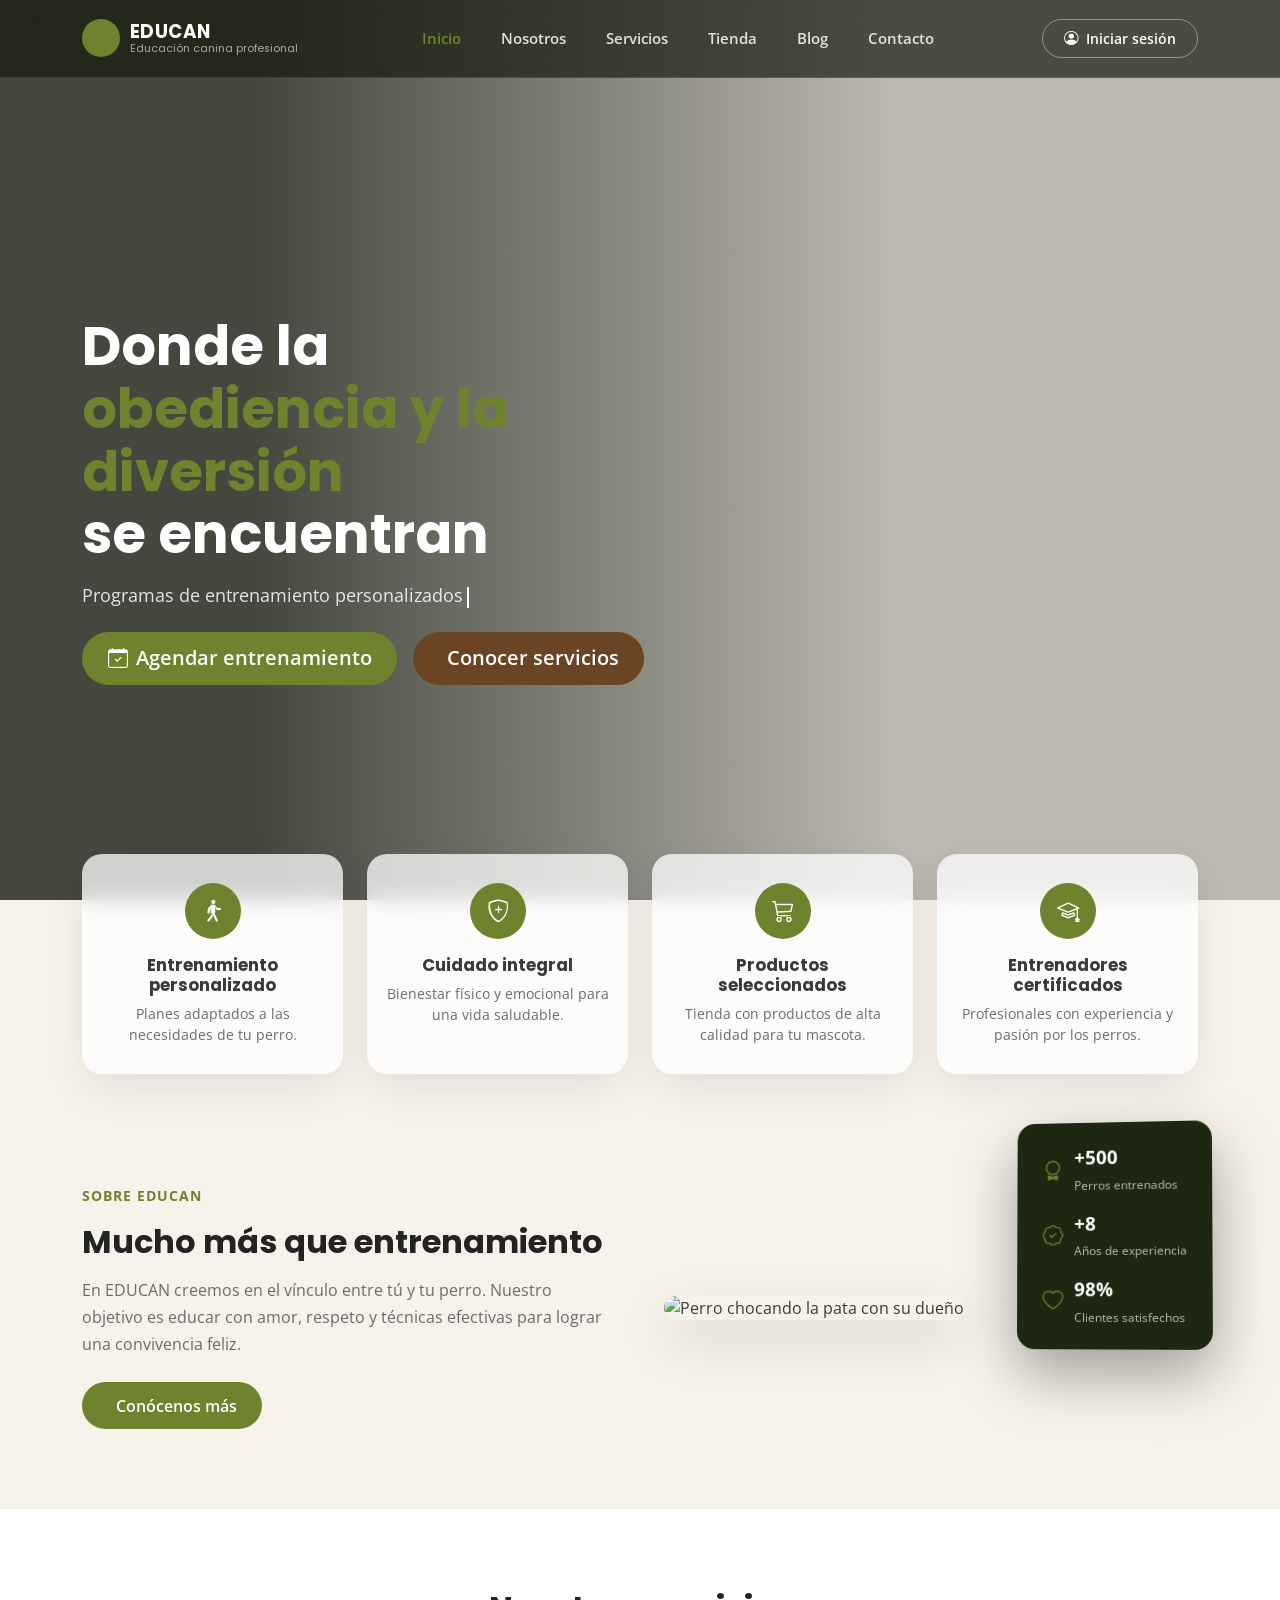
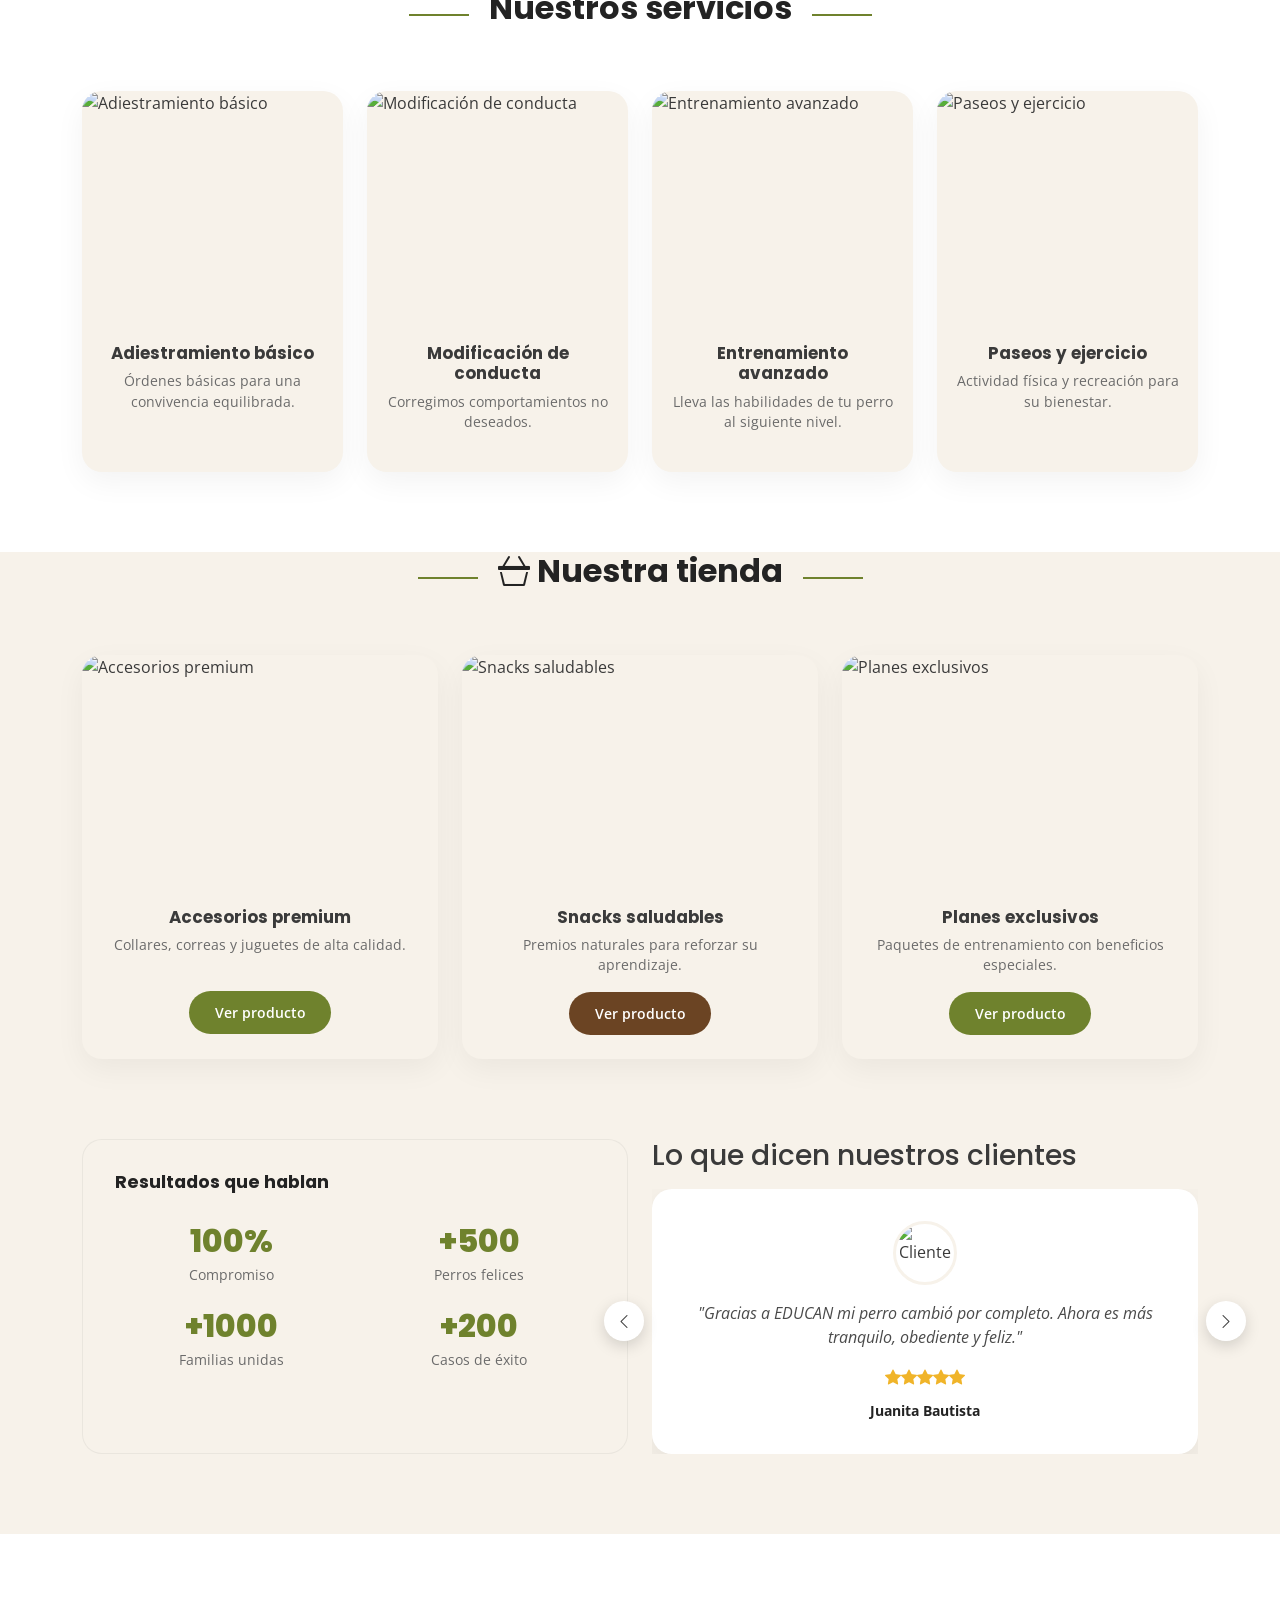
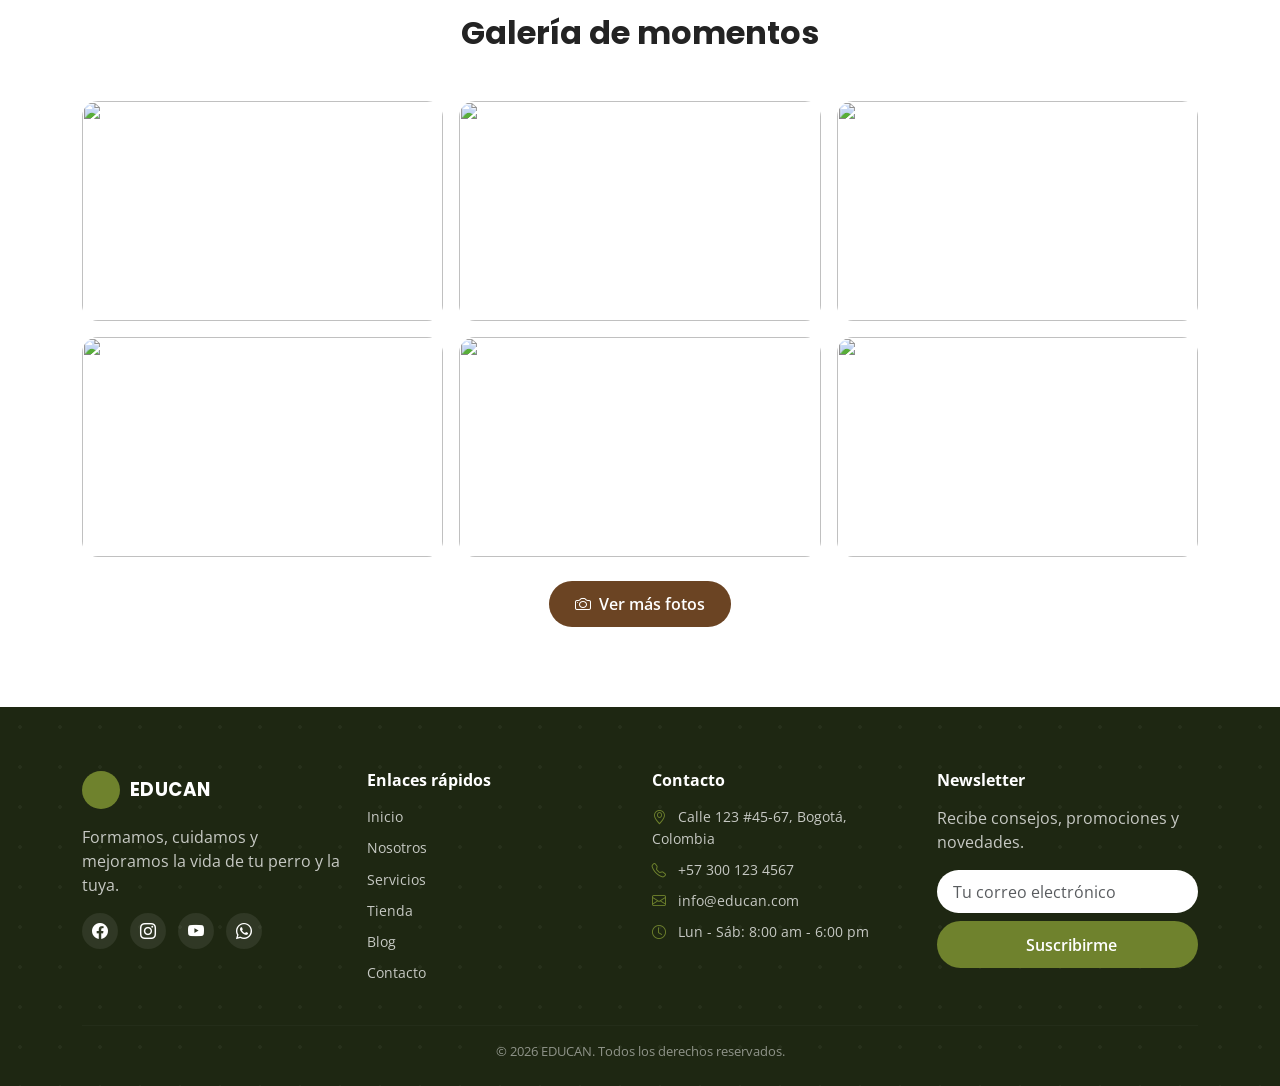
==== index.html @ 4260defd "Add files via upload EDUCANN" ====
<!DOCTYPE html>
<html lang="es">
<head>
<meta charset="UTF-8">
<meta name="viewport" content="width=device-width, initial-scale=1.0">
<title>EDUCAN | Educación canina profesional</title>

<link rel="preconnect" href="https://fonts.googleapis.com">
<link rel="preconnect" href="https://fonts.gstatic.com" crossorigin>
<link href="https://fonts.googleapis.com/css2?family=Poppins:wght@500;600;700;800&family=Open+Sans:wght@400;500;600&display=swap" rel="stylesheet">

<link href="https://cdn.jsdelivr.net/npm/bootstrap@5.3.3/dist/css/bootstrap.min.css" rel="stylesheet">
<link rel="stylesheet" href="https://cdn.jsdelivr.net/npm/bootstrap-icons@1.11.3/font/bootstrap-icons.css">

<link rel="stylesheet" href="styles.css">
</head>
<body>

<!-- ============ NAVBAR ============ -->
<nav class="navbar navbar-expand-lg navbar-dark fixed-top educan-navbar" id="mainNav">
  <div class="container">
    <a class="navbar-brand d-flex align-items-center" href="#inicio">
      <span class="brand-icon"><i class="bi bi-paw-fill"></i></span>
      <span class="brand-text">
        <span class="brand-name">EDUCAN</span>
        <span class="brand-sub">Educación canina profesional</span>
      </span>
    </a>
    <button class="navbar-toggler" type="button" data-bs-toggle="collapse" data-bs-target="#navMenu">
      <span class="navbar-toggler-icon"></span>
    </button>
    <div class="collapse navbar-collapse justify-content-center" id="navMenu">
      <ul class="navbar-nav gap-lg-4">
        <li class="nav-item"><a class="nav-link active" href="#inicio">Inicio</a></li>
        <li class="nav-item"><a class="nav-link" href="#nosotros">Nosotros</a></li>
        <li class="nav-item"><a class="nav-link" href="#servicios">Servicios</a></li>
        <li class="nav-item"><a class="nav-link" href="#tienda">Tienda</a></li>
        <li class="nav-item"><a class="nav-link" href="#blog">Blog</a></li>
        <li class="nav-item"><a class="nav-link" href="#contacto">Contacto</a></li>
      </ul>
    </div>
    <a href="#login" class="btn btn-login d-none d-lg-inline-flex align-items-center">
      <i class="bi bi-person-circle me-2"></i>Iniciar sesión
    </a>
  </div>
</nav>

<!-- ============ HERO ============ -->
<header id="inicio" class="hero d-flex align-items-center">
  <div class="hero-overlay"></div>
  <div class="container position-relative">
    <div class="row align-items-center">
      <div class="col-lg-7">
        <h1 class="hero-title">
          Donde la<br>
          <span class="text-accent">obediencia y la diversión</span><br>
          se encuentran
        </h1>
        <p id="heroPhrase" class="hero-sub"><span id="heroPhraseText">Programas de entrenamiento personalizados para una convivencia armónica y feliz.</span><span class="typing-cursor"></span></p>
        <div class="d-flex flex-wrap gap-3 mt-4">
          <a href="#contacto" class="btn btn-primary-educan btn-lg">
            <i class="bi bi-calendar-check me-2"></i>Agendar entrenamiento
          </a>
          <a href="#servicios" class="btn btn-secondary-educan btn-lg">
            <i class="bi bi-paw me-2"></i>Conocer servicios
          </a>
        </div>
      </div>
      <div class="col-lg-5 d-none d-lg-block text-center">
        <img src="https://cdn.jsdelivr.net/gh/twbs/icons@main/icons/paw-fill.svg" alt="" class="d-none">
      </div>
    </div>
  </div>
</header>

<!-- ============ BENEFICIOS (flotantes) ============ -->
<section class="benefits-wrap">
  <div class="container">
    <div class="row g-4 benefits-row">
      <div class="col-6 col-lg-3">
        <div class="benefit-card">
          <div class="benefit-icon"><i class="bi bi-person-walking"></i></div>
          <h3>Entrenamiento personalizado</h3>
          <p>Planes adaptados a las necesidades de tu perro.</p>
        </div>
      </div>
      <div class="col-6 col-lg-3">
        <div class="benefit-card">
          <div class="benefit-icon"><i class="bi bi-shield-plus"></i></div>
          <h3>Cuidado integral</h3>
          <p>Bienestar físico y emocional para una vida saludable.</p>
        </div>
      </div>
      <div class="col-6 col-lg-3">
        <div class="benefit-card">
          <div class="benefit-icon"><i class="bi bi-cart3"></i></div>
          <h3>Productos seleccionados</h3>
          <p>Tienda con productos de alta calidad para tu mascota.</p>
        </div>
      </div>
      <div class="col-6 col-lg-3">
        <div class="benefit-card">
          <div class="benefit-icon"><i class="bi bi-mortarboard"></i></div>
          <h3>Entrenadores certificados</h3>
          <p>Profesionales con experiencia y pasión por los perros.</p>
        </div>
      </div>
    </div>
  </div>
</section>

<!-- ============ SOBRE EDUCAN ============ -->
<section id="nosotros" class="about-section">
  <div class="container">
    <div class="row align-items-center g-5">
      <div class="col-lg-6">
        <p class="kicker"><i class="bi bi-paw-fill"></i> SOBRE EDUCAN <i class="bi bi-paw-fill"></i></p>
        <h2 class="section-title">Mucho más que entrenamiento</h2>
        <p class="section-text">En EDUCAN creemos en el vínculo entre tú y tu perro. Nuestro objetivo es educar con amor, respeto y técnicas efectivas para lograr una convivencia feliz.</p>
        <a href="#nosotros" class="btn btn-primary-educan mt-2"><i class="bi bi-paw me-2"></i>Conócenos más</a>
      </div>
      <div class="col-lg-6">
        <div class="about-image-wrap">
          <img src="https://images.unsplash.com/photo-1601758228041-f3b2795255f1?w=900&q=80" class="about-img" alt="Perro chocando la pata con su dueño">
          <div class="stats-card">
            <div class="stat-item">
              <i class="bi bi-award"></i>
              <div><strong>+500</strong><span>Perros entrenados</span></div>
            </div>
            <div class="stat-item">
              <i class="bi bi-patch-check"></i>
              <div><strong>+8</strong><span>Años de experiencia</span></div>
            </div>
            <div class="stat-item">
              <i class="bi bi-heart"></i>
              <div><strong>98%</strong><span>Clientes satisfechos</span></div>
            </div>
          </div>
        </div>
      </div>
    </div>
  </div>
</section>

<!-- ============ SERVICIOS ============ -->
<section id="servicios" class="services-section">
  <div class="container">
    <div class="section-heading text-center mb-5">
      <span class="line"></span>
      <h2 class="section-title d-inline-block mx-3"><i class="bi bi-paw-fill"></i> Nuestros servicios <i class="bi bi-paw-fill"></i></h2>
      <span class="line"></span>
    </div>
    <div class="row g-4">
      <div class="col-md-6 col-lg-3">
        <div class="service-card">
          <img class="service-img" src="https://plus.unsplash.com/premium_photo-1679520867935-be3c649b2e87?q=80&w=1170&auto=format&fit=crop&ixlib=rb-4.1.0&ixid=M3wxMjA3fDB8MHxwaG90by1wYWdlfHx8fGVufDB8fHx8fA%3D%3D" alt="Adiestramiento básico" />
          <div class="service-hover">
            <p>Entrenamiento paso a paso para obediencia y confianza.</p>
            <span> Sesión inicial + plan personalizado</span>
          </div>
          <div class="service-icon"></div>
          <div class="service-body">
            <h3>Adiestramiento básico</h3>
            <p>Órdenes básicas para una convivencia equilibrada.</p>
          </div>
        </div>
      </div>
      <div class="col-md-6 col-lg-3">
        <div class="service-card">
          <img class="service-img" src="https://images.unsplash.com/photo-1494947665470-20322015e3a8?q=80&w=1170&auto=format&fit=crop&ixlib=rb-4.1.0&ixid=M3wxMjA3fDB8MHxwaG90by1wYWdlfHx8fGVufDB8fHx8fA%3D%3D" alt="Modificación de conducta" />
          <div class="service-hover">
            <p>Corrección suave y resultados duraderos con refuerzos positivos.</p>
            <span> Incluye control de progreso semanal</span>
          </div>
          <div class="service-icon"></div>
          <div class="service-body">
            <h3>Modificación de conducta</h3>
            <p>Corregimos comportamientos no deseados.</p>
          </div>
        </div>
      </div>
      <div class="col-md-6 col-lg-3">
        <div class="service-card">
          <img class="service-img" src="https://images.unsplash.com/photo-1625218587801-010e15d4a355?q=80&w=1006&auto=format&fit=crop&ixlib=rb-4.1.0&ixid=M3wxMjA3fDB8MHxwaG90by1wYWdlfHx8fGVufDB8fHx8fA%3D%3D" alt="Entrenamiento avanzado" />
          <div class="service-hover">
            <p>Programas avanzados para comportamientos complejos y obediencia total.</p>
            <span> Perfecto para perros activos y atletas</span>
          </div>
          <div class="service-icon"></div>
          <div class="service-body">
            <h3>Entrenamiento avanzado</h3>
            <p>Lleva las habilidades de tu perro al siguiente nivel.</p>
          </div>
        </div>
      </div>
      <div class="col-md-6 col-lg-3">
        <div class="service-card">
          <img class="service-img" src="https://images.unsplash.com/photo-1660836441635-71d1ad29e8de?q=80&w=1113&auto=format&fit=crop&ixlib=rb-4.1.0&ixid=M3wxMjA3fDB8MHxwaG90by1wYWdlfHx8fGVufDB8fHx8fA%3D%3D" alt="Paseos y ejercicio" />
          <div class="service-hover">
            <p>Sesiones dinámicas para mejorar la energía, la disciplina y la socialización.</p>
            <span> Ideal para perros con mucha energía</span>
          </div>
          <div class="service-icon"></div>
          <div class="service-body">
            <h3>Paseos y ejercicio</h3>
            <p>Actividad física y recreación para su bienestar.</p>
          </div>
        </div>
      </div>
    </div>
  </div>
</section>

<!-- ============ TIENDA ============ -->
<section id="tienda" class="store-section">
  <div class="container">
    <div class="section-heading text-center mb-5">
      <span class="line"></span>
      <h2 class="section-title d-inline-block mx-3"><i class="bi bi-basket3"></i> Nuestra tienda <i class="bi bi-paw-fill"></i></h2>
      <span class="line"></span>
    </div>
    <div class="row g-4">
      <div class="col-md-6 col-lg-4">
        <div class="service-card">
          <img class="service-img" src="https://images.unsplash.com/photo-1648591779935-76f8086a1d96?q=80&w=687&auto=format&fit=crop&ixlib=rb-4.1.0&ixid=M3wxMjA3fDB8MHxwaG90by1wYWdlfHx8fGVufDB8fHx8fA%3D%3D" alt="Accesorios premium" />
          <div class="service-icon"></div>
          <div class="service-body">
            <h3>Accesorios premium</h3>
            <p>Collares, correas y juguetes de alta calidad.</p>
            <a href="#" class="btn btn-primary-educan btn-sm">Ver producto</a>
          </div>
        </div>
      </div>
      <div class="col-md-6 col-lg-4">
        <div class="service-card">
          <img class="service-img" src="https://plus.unsplash.com/premium_photo-1692604333681-57678110a9c0?q=80&w=2070&auto=format&fit=crop&ixlib=rb-4.1.0&ixid=M3wxMjA3fDB8MHxwaG90by1wYWdlfHx8fGVufDB8fHx8fA%3D%3D" alt="Snacks saludables" />
          <div class="service-icon"></div>
          <div class="service-body">
            <h3>Snacks saludables</h3>
            <p>Premios naturales para reforzar su aprendizaje.</p>
            <a href="#" class="btn btn-secondary-educan btn-sm">Ver producto</a>
          </div>
        </div>
      </div>
      <div class="col-md-6 col-lg-4">
        <div class="service-card">
          <img class="service-img" src="https://images.unsplash.com/photo-1766045879408-343bc99f6389?q=80&w=1170&auto=format&fit=crop&ixlib=rb-4.1.0&ixid=M3wxMjA3fDB8MHxwaG90by1wYWdlfHx8fGVufDB8fHx8fA%3D%3D" alt="Planes exclusivos" />
          <div class="service-icon"></div>
          <div class="service-body">
            <h3>Planes exclusivos</h3>
            <p>Paquetes de entrenamiento con beneficios especiales.</p>
            <a href="#" class="btn btn-primary-educan btn-sm">Ver producto</a>
          </div>
        </div>
      </div>
    </div>
  </div>
</section>

<!-- ============ RESULTADOS + TESTIMONIOS ============ -->
<section class="results-section">
  <div class="container">
    <div class="row g-4">
      <div class="col-lg-6">
        <div class="results-card h-100">
          <h3><i class="bi bi-paw-fill"></i> Resultados que hablan</h3>
          <div class="row text-center g-3 mt-2">
            <div class="col-6">
              <div class="result-number">100%</div>
              <div class="result-label">Compromiso</div>
            </div>
            <div class="col-6">
              <div class="result-number">+500</div>
              <div class="result-label">Perros felices</div>
            </div>
            <div class="col-6">
              <div class="result-number">+1000</div>
              <div class="result-label">Familias unidas</div>
            </div>
            <div class="col-6">
              <div class="result-number">+200</div>
              <div class="result-label">Casos de éxito</div>
            </div>
          </div>
        </div>
      </div>
      <div class="col-lg-6">
        <h3 class="mb-3"><i class="bi bi-paw-fill"></i> Lo que dicen nuestros clientes</h3>
        <div id="testimonialCarousel" class="carousel slide testimonial-carousel" data-bs-ride="carousel">
          <div class="carousel-inner">
            <div class="carousel-item active">
              <div class="testimonial-card">
                <img src="https://images.unsplash.com/photo-1517849845537-4d257902861a?w=150&q=80" class="testimonial-avatar" alt="Cliente">
                <p>"Gracias a EDUCAN mi perro cambió por completo. Ahora es más tranquilo, obediente y feliz."</p>
                <div class="stars"><i class="bi bi-star-fill"></i><i class="bi bi-star-fill"></i><i class="bi bi-star-fill"></i><i class="bi bi-star-fill"></i><i class="bi bi-star-fill"></i></div>
                <span class="testimonial-name">Juanita Bautista</span>
              </div>
            </div>
            <div class="carousel-item">
              <div class="testimonial-card">
                <img src="https://images.unsplash.com/photo-1544005313-94ddf0286df2?w=150&q=80" class="testimonial-avatar" alt="Cliente">
                <p>"El equipo de EDUCAN entendió exactamente lo que mi cachorro necesitaba. Resultados en semanas."</p>
                <div class="stars"><i class="bi bi-star-fill"></i><i class="bi bi-star-fill"></i><i class="bi bi-star-fill"></i><i class="bi bi-star-fill"></i><i class="bi bi-star-fill"></i></div>
                <span class="testimonial-name">Carlos Ramírez</span>
              </div>
            </div>
            <div class="carousel-item">
              <div class="testimonial-card">
                <img src="https://images.unsplash.com/photo-1552058544-f2b08422138a?w=150&q=80" class="testimonial-avatar" alt="Cliente">
                <p>"Profesionales, cercanos y muy pacientes. Mi perro ahora camina sin jalar la correa."</p>
                <div class="stars"><i class="bi bi-star-fill"></i><i class="bi bi-star-fill"></i><i class="bi bi-star-fill"></i><i class="bi bi-star-fill"></i><i class="bi bi-star-half"></i></div>
                <span class="testimonial-name">Marcela Gómez</span>
              </div>
            </div>
          </div>
          <button class="carousel-control-prev" type="button" data-bs-target="#testimonialCarousel" data-bs-slide="prev">
            <span class="carousel-arrow"><i class="bi bi-chevron-left"></i></span>
          </button>
          <button class="carousel-control-next" type="button" data-bs-target="#testimonialCarousel" data-bs-slide="next">
            <span class="carousel-arrow"><i class="bi bi-chevron-right"></i></span>
          </button>
        </div>
      </div>
    </div>
  </div>
</section>

<!-- ============ GALERÍA ============ -->
<section id="blog" class="gallery-section">
  <div class="container">
    <h2 class="section-title text-center mb-5">Galería de momentos</h2>
    <div class="row g-3">
      <div class="col-6 col-md-4"><img class="gallery-img" src="https://plus.unsplash.com/premium_photo-1661951624757-e3c8144a1baa?q=80&w=880&auto=format&fit=crop&ixlib=rb-4.1.0&ixid=M3wxMjA3fDB8MHxwaG90by1wYWdlfHx8fGVufDB8fHx8fA%3D%3D" alt=""></div>
      <div class="col-6 col-md-4"><img class="gallery-img" src="https://images.unsplash.com/photo-1638766211314-66853630ea0d?q=80&w=1171&auto=format&fit=crop&ixlib=rb-4.1.0&ixid=M3wxMjA3fDB8MHxwaG90by1wYWdlfHx8fGVufDB8fHx8fA%3D%3D" alt=""></div>
      <div class="col-6 col-md-4"><img class="gallery-img" src="https://images.unsplash.com/photo-1491604612772-6853927639ef?q=80&w=687&auto=format&fit=crop&ixlib=rb-4.1.0&ixid=M3wxMjA3fDB8MHxwaG90by1wYWdlfHx8fGVufDB8fHx8fA%3D%3D" alt=""></div>
      <div class="col-6 col-md-4"><img class="gallery-img" src="https://images.unsplash.com/photo-1605638868237-0660a05a135b?q=80&w=687&auto=format&fit=crop&ixlib=rb-4.1.0&ixid=M3wxMjA3fDB8MHxwaG90by1wYWdlfHx8fGVufDB8fHx8fA%3D%3D" alt=""></div>
      <div class="col-6 col-md-4"><img class="gallery-img" src="https://images.unsplash.com/photo-1679076658793-d9281b72dfc6?q=80&w=688&auto=format&fit=crop&ixlib=rb-4.1.0&ixid=M3wxMjA3fDB8MHxwaG90by1wYWdlfHx8fGVufDB8fHx8fA%3D%3D" alt=""></div>
      <div class="col-6 col-md-4"><img class="gallery-img" src="https://images.unsplash.com/photo-1632772944729-8889c992821e?q=80&w=2070&auto=format&fit=crop&ixlib=rb-4.1.0&ixid=M3wxMjA3fDB8MHxwaG90by1wYWdlfHx8fGVufDB8fHx8fA%3D%3D" alt=""></div>
    </div>
    <div class="text-center mt-4">
      <a href="#" class="btn btn-secondary-educan"><i class="bi bi-camera me-2"></i>Ver más fotos</a>
    </div>
  </div>
</section>

<!-- ============ FOOTER ============ -->
<footer id="contacto" class="educan-footer">
  <div class="footer-paws"></div>
  <div class="container position-relative">
    <div class="row g-4">
      <div class="col-lg-3 col-md-6">
        <a class="footer-brand d-flex align-items-center mb-3" href="#inicio">
          <span class="brand-icon"><i class="bi bi-paw-fill"></i></span>
          <span class="brand-name">EDUCAN</span>
        </a>
        <p>Formamos, cuidamos y mejoramos la vida de tu perro y la tuya.</p>
        <div class="social-icons">
          <a href="#"><i class="bi bi-facebook"></i></a>
          <a href="#"><i class="bi bi-instagram"></i></a>
          <a href="#"><i class="bi bi-youtube"></i></a>
          <a href="#"><i class="bi bi-whatsapp"></i></a>
        </div>
      </div>
      <div class="col-lg-3 col-md-6">
        <h5>Enlaces rápidos</h5>
        <ul class="footer-links">
          <li><a href="#inicio">Inicio</a></li>
          <li><a href="#nosotros">Nosotros</a></li>
          <li><a href="#servicios">Servicios</a></li>
          <li><a href="#tienda">Tienda</a></li>
          <li><a href="#blog">Blog</a></li>
          <li><a href="#contacto">Contacto</a></li>
        </ul>
      </div>
      <div class="col-lg-3 col-md-6">
        <h5>Contacto</h5>
        <ul class="footer-contact">
          <li><i class="bi bi-geo-alt"></i> Calle 123 #45-67, Bogotá, Colombia</li>
          <li><i class="bi bi-telephone"></i> +57 300 123 4567</li>
          <li><i class="bi bi-envelope"></i> info@educan.com</li>
          <li><i class="bi bi-clock"></i> Lun - Sáb: 8:00 am - 6:00 pm</li>
        </ul>
      </div>
      <div class="col-lg-3 col-md-6">
        <h5>Newsletter</h5>
        <p>Recibe consejos, promociones y novedades.</p>
        <form class="newsletter-form">
          <input type="email" class="form-control mb-2" placeholder="Tu correo electrónico" required>
          <button class="btn btn-primary-educan w-100" type="submit"><i class="bi bi-paw me-2"></i>Suscribirme</button>
        </form>
      </div>
    </div>
    <hr class="footer-divider">
    <p class="text-center copyright mb-0">© 2026 EDUCAN. Todos los derechos reservados.</p>
  </div>
</footer>

<script src="https://cdn.jsdelivr.net/npm/bootstrap@5.3.3/dist/js/bootstrap.bundle.min.js"></script>
<script src="script.js"></script>
</body>
</html>
---- styles.css ----
:root{
  --olive: #6F822D;
  --olive-dark: #5C6B1E;
  --beige: #F7F2EA;
  --brown: #6B4423;
  --brown-dark: #543419;
  --navy-dark: #1E2712;
  --gray-dark: #3A3A3A;
  --radius: 20px;
}

*{box-sizing:border-box;}

body{
  font-family:'Open Sans', sans-serif;
  color:var(--gray-dark);
  background:var(--beige);
  overflow-x:hidden;
}

h1,h2,h3,h4,.brand-name,.navbar-brand{
  font-family:'Poppins', sans-serif;
}

/* ============ NAVBAR ============ */
.educan-navbar{
  background:rgba(20,26,10,.68);
  backdrop-filter:blur(12px);
  -webkit-backdrop-filter:blur(12px);
  border-bottom:1px solid rgba(255,255,255,.12);
  padding:.9rem 0;
  transition:padding .3s ease;
}
.brand-icon{
  width:38px;height:38px;
  background:var(--olive);
  border-radius:50%;
  display:flex;align-items:center;justify-content:center;
  color:#fff;font-size:1.1rem;
  margin-right:.6rem;
}
.brand-text{display:flex;flex-direction:column;line-height:1.1;}
.brand-name{color:#fff;font-weight:700;font-size:1.15rem;letter-spacing:.5px;}
.brand-sub{color:rgba(255,255,255,.6);font-size:.68rem;}
.navbar-nav .nav-link{
  color:rgba(255,255,255,.85);
  font-weight:600;
  font-size:.92rem;
  position:relative;
  padding:.4rem .2rem;
  transition:color .25s ease;
}
.navbar-nav .nav-link:hover,
.navbar-nav .nav-link:focus{
  color:#fff;
}
.navbar-nav .nav-link.active,
.navbar-nav .nav-link.active:hover,
.navbar-nav .nav-link.active:focus{
  color:var(--olive);
}
.navbar-nav .nav-link.active::after{
  content:"";
  font-size:.65rem;
  position:absolute;left:50%;bottom:-6px;transform:translateX(-50%);
}
.btn-login{
  border:1.5px solid rgba(255,255,255,.4);
  color:#fff;border-radius:50px;
  padding:.5rem 1.3rem;font-weight:600;font-size:.9rem;
  transition:.25s;
}
.btn-login:hover{background:var(--olive);border-color:var(--olive);color:#fff;}

/* ============ BUTTONS ============ */
.btn-primary-educan{
  background:var(--olive);color:#fff;border:none;
  border-radius:50px;font-weight:600;padding:.7rem 1.6rem;
  transition:.25s;
}
.btn-primary-educan:hover{background:var(--olive-dark);color:#fff;transform:translateY(-2px);}
.btn-secondary-educan{
  background:var(--brown);color:#fff;border:none;
  border-radius:50px;font-weight:600;padding:.7rem 1.6rem;
  transition:.25s;
}
.btn-secondary-educan:hover{background:var(--brown-dark);color:#fff;transform:translateY(-2px);}

/* ============ HERO ============ */
.hero{
  min-height:100vh;
  background:url('https://images.unsplash.com/photo-1548199973-03cce0bbc87b?w=1600&q=80') center/cover no-repeat;
  position:relative;
  padding-top:100px;
}
.hero-overlay{
  position:absolute;inset:0;
  background:linear-gradient(90deg, rgba(10,14,5,.75) 20%, rgba(10,14,5,.25) 70%);
}
.hero-title{
  color:#fff;font-weight:700;
  font-size:clamp(2.2rem, 5vw, 3.4rem);
  line-height:1.15;
}
.text-accent{color:var(--olive);}
.hero-sub{
  color:rgba(255,255,255,.85);
  font-size:1.1rem;
  max-width:480px;
  margin-top:1rem;
  position:relative;
}
.typing-cursor{
  display:inline-block;
  width:2px;
  height:1.2em;
  margin-left:4px;
  background:#fff;
  animation:blinkCursor 500ms steps(1) infinite;
  vertical-align:bottom;
}
@keyframes blinkCursor{
  0%, 40%{opacity:1;}
  41%, 100%{opacity:0;}
}

/* ============ BENEFICIOS ============ */
.benefits-wrap{margin-top:-70px;position:relative;z-index:5;}
.benefit-card{
  background:rgba(255,255,255,.75);
  border-radius:var(--radius);
  padding:1.8rem 1.2rem;text-align:center;height:100%;
  box-shadow:0 15px 40px rgba(0,0,0,.08);
  backdrop-filter:blur(10px);
  -webkit-backdrop-filter:blur(10px);
  transition:.3s;
}
.benefit-card:hover{transform:translateY(-6px);box-shadow:0 20px 45px rgba(0,0,0,.12);}
.benefit-icon{
  width:56px;height:56px;border-radius:50%;
  background:var(--olive);color:#fff;
  display:flex;align-items:center;justify-content:center;
  font-size:1.4rem;margin:0 auto 1rem;
}
.benefit-card h3{font-size:1.05rem;font-weight:700;margin-bottom:.5rem;}
.benefit-card p{font-size:.88rem;color:#6b6b6b;margin:0;}

/* ============ SOBRE EDUCAN ============ */
.about-section{padding:7rem 0 5rem;}
.kicker{
  color:var(--olive);font-weight:700;letter-spacing:1px;
  text-transform:uppercase;font-size:.85rem;
}
.section-title{font-weight:700;color:#232323;margin-bottom:1rem;}
.section-text{color:#6b6b6b;line-height:1.7;}
.about-image-wrap{
  position:relative;
  overflow:visible;
  border-radius:var(--radius);
  perspective:1200px;
}
.about-img{
  width:100%;
  height:450px;
  object-fit:cover;
  border-radius:var(--radius);
  box-shadow:0 20px 50px rgba(0,0,0,.15);
}
.stats-card{
  position:absolute;
  right:-15px;
  bottom:-30px;
  background:var(--navy-dark);
  color:#fff;
  border-radius:18px;
  padding:1.4rem 1.6rem;
  display:flex;
  flex-direction:column;
  gap:.9rem;
  box-shadow:0 25px 60px rgba(0,0,0,.35);
  max-width:240px;
  transform: rotateY(-8deg) rotateX(3deg) translateZ(0);
  transform-origin: bottom right;
  transition:transform .3s ease, box-shadow .3s ease;
}
.stats-card:hover{
  transform: translateY(-5px) rotateY(-8deg) rotateX(3deg) scale(1.02);
  box-shadow:0 30px 70px rgba(0,0,0,.4);
}
.stat-item{display:flex;align-items:center;gap:.7rem;}
.stat-item i{color:var(--olive);font-size:1.3rem;}
.stat-item strong{display:block;font-size:1.2rem;font-weight:700;}
.stat-item span{font-size:.75rem;color:rgba(255,255,255,.7);}

/* ============ SERVICIOS ============ */
.services-section{padding:5rem 0;background:#fff;}
.section-heading .line{
  display:inline-block;width:60px;height:2px;background:var(--olive);
  vertical-align:middle;
}
.service-card{
  background:var(--beige);border-radius:var(--radius);
  overflow:hidden;height:100%;position:relative;
  box-shadow:0 10px 30px rgba(0,0,0,.05);
  transition:transform .3s ease, box-shadow .3s ease;
}
.service-card:hover{transform:translateY(-8px);box-shadow:0 24px 50px rgba(0,0,0,.18);}
.service-img{
  width:100%;
  height:220px;
  aspect-ratio:4/3;
  object-fit:cover;
  object-position:center center;
  display:block;
  transition:filter .3s ease, transform .3s ease;
}
.service-card:hover .service-img{
  filter:blur(2px) brightness(.65);
  transform:scale(1.03);
}
.service-hover{
  position:absolute;inset:0;
  display:flex;
  flex-direction:column;
  justify-content:center;
  align-items:center;
  padding:2rem 1rem;
  background:rgba(107,68,35,.85);
  color:#ffffff;
  text-shadow:0 0 8px rgba(255,255,255,.8);
  opacity:0;
  transform:translateY(10px);
  transition:opacity .3s ease, transform .3s ease;
  text-align:center;
  pointer-events:none;
}
.service-card:hover .service-hover{
  opacity:1;
  transform:translateY(0);
}
.service-hover p{
  font-size:.95rem;
  line-height:1.6;
  margin:0 0 1rem;
  color:#ffffff;
}
.service-hover span{
  display:inline-flex;
  gap:.35rem;
  align-items:center;
  font-size:.85rem;
  color:rgba(255,255,255,.9);
}
.service-body{padding:2rem 1.2rem 1.5rem;text-align:center;}
.service-body h3{font-size:1.05rem;font-weight:700;margin-bottom:.5rem;}
.service-body p{font-size:.85rem;color:#6b6b6b;margin-bottom:1rem;min-height:40px;}

/* ============ RESULTADOS + TESTIMONIOS ============ */
.results-section{padding:5rem 0;}
.results-card{
  background:var(--beige);border:1px solid rgba(0,0,0,.05);
  border-radius:var(--radius);padding:2rem;
}
.results-card h3{font-size:1.1rem;font-weight:700;color:#232323;}
.result-number{color:var(--olive);font-weight:800;font-size:2rem;font-family:'Poppins',sans-serif;}
.result-label{font-size:.85rem;color:#6b6b6b;}
.testimonial-carousel{position:relative;}
.testimonial-card{
  background:#fff;border-radius:var(--radius);
  padding:2rem;text-align:center;
  box-shadow:0 15px 40px rgba(0,0,0,.08);
}
.testimonial-avatar{
  width:64px;height:64px;border-radius:50%;object-fit:cover;
  margin:0 auto 1rem;display:block;border:3px solid var(--beige);
}
.testimonial-card p{font-style:italic;color:#4a4a4a;}
.stars{color:#f0b429;margin:.6rem 0;}
.testimonial-name{font-weight:700;font-size:.85rem;color:#232323;}
.carousel-control-prev,.carousel-control-next{width:44px;opacity:1;}
.carousel-arrow{
  width:40px;height:40px;border-radius:50%;background:#fff;
  display:flex;align-items:center;justify-content:center;
  box-shadow:0 5px 15px rgba(0,0,0,.15);color:var(--gray-dark);
}
.carousel-control-prev{left:-50px;}
.carousel-control-next{right:-50px;}
@media (max-width:991px){
  .carousel-control-prev{left:-10px;}
  .carousel-control-next{right:-10px;}
}

/* ============ GALERÍA ============ */
.gallery-section{padding:5rem 0;background:#fff;}
.gallery-img{
  width:100%;height:220px;object-fit:cover;border-radius:16px;
  transition:.35s;
}
.gallery-img:hover{transform:scale(1.03);box-shadow:0 15px 35px rgba(0,0,0,.15);}

/* ============ FOOTER ============ */
.educan-footer{
  background:var(--navy-dark);color:rgba(255,255,255,.75);
  padding:4rem 0 1.5rem;position:relative;overflow:hidden;
}
.footer-paws{
  position:absolute;inset:0;opacity:.04;
  background-image:radial-gradient(circle, #fff 2px, transparent 2px);
  background-size:40px 40px;
}
.footer-brand{color:#fff;text-decoration:none;font-family:'Poppins',sans-serif;font-weight:700;font-size:1.2rem;}
.educan-footer h5{color:#fff;font-weight:700;font-size:1rem;margin-bottom:1rem;}
.footer-links,.footer-contact{list-style:none;padding:0;margin:0;}
.footer-links li,.footer-contact li{margin-bottom:.6rem;font-size:.9rem;}
.footer-links a{color:rgba(255,255,255,.75);text-decoration:none;}
.footer-links a:hover{color:var(--olive);}
.footer-contact i{color:var(--olive);margin-right:.5rem;}
.social-icons a{
  display:inline-flex;width:36px;height:36px;border-radius:50%;
  background:rgba(255,255,255,.08);color:#fff;
  align-items:center;justify-content:center;margin-right:.5rem;
  transition:.25s;
}
.social-icons a:hover{background:var(--olive);}
.newsletter-form input{border-radius:50px;border:none;padding:.6rem 1rem;}
.footer-divider{border-color:rgba(255,255,255,.1);margin:2rem 0 1rem;}
.copyright{font-size:.8rem;color:rgba(255,255,255,.5);}

/* ============ RESPONSIVE ============ */
@media (max-width:991px){
  .stats-card{position:static;margin-top:1rem;max-width:100%;}
  .about-image-wrap{margin-bottom:1rem;}
  .benefits-wrap{margin-top:1.5rem;}
  .hero{padding-top:130px;}
}
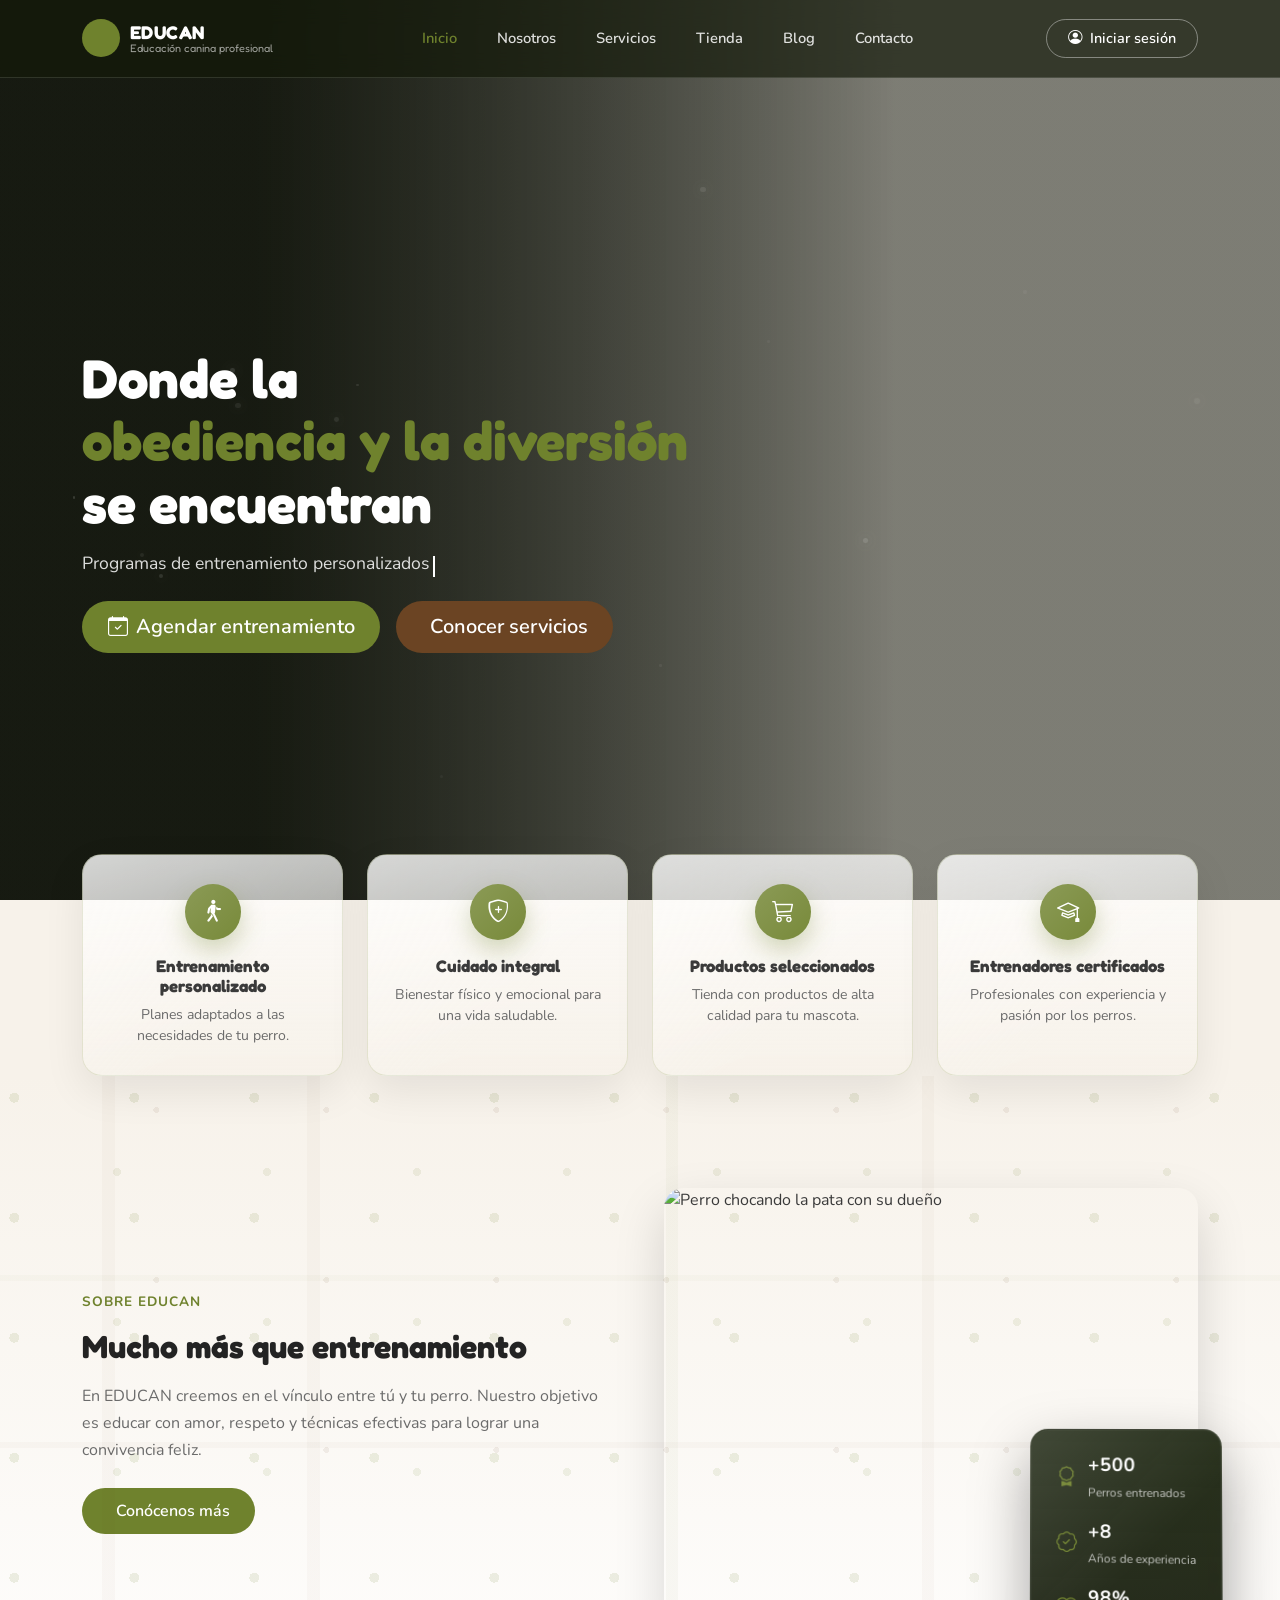
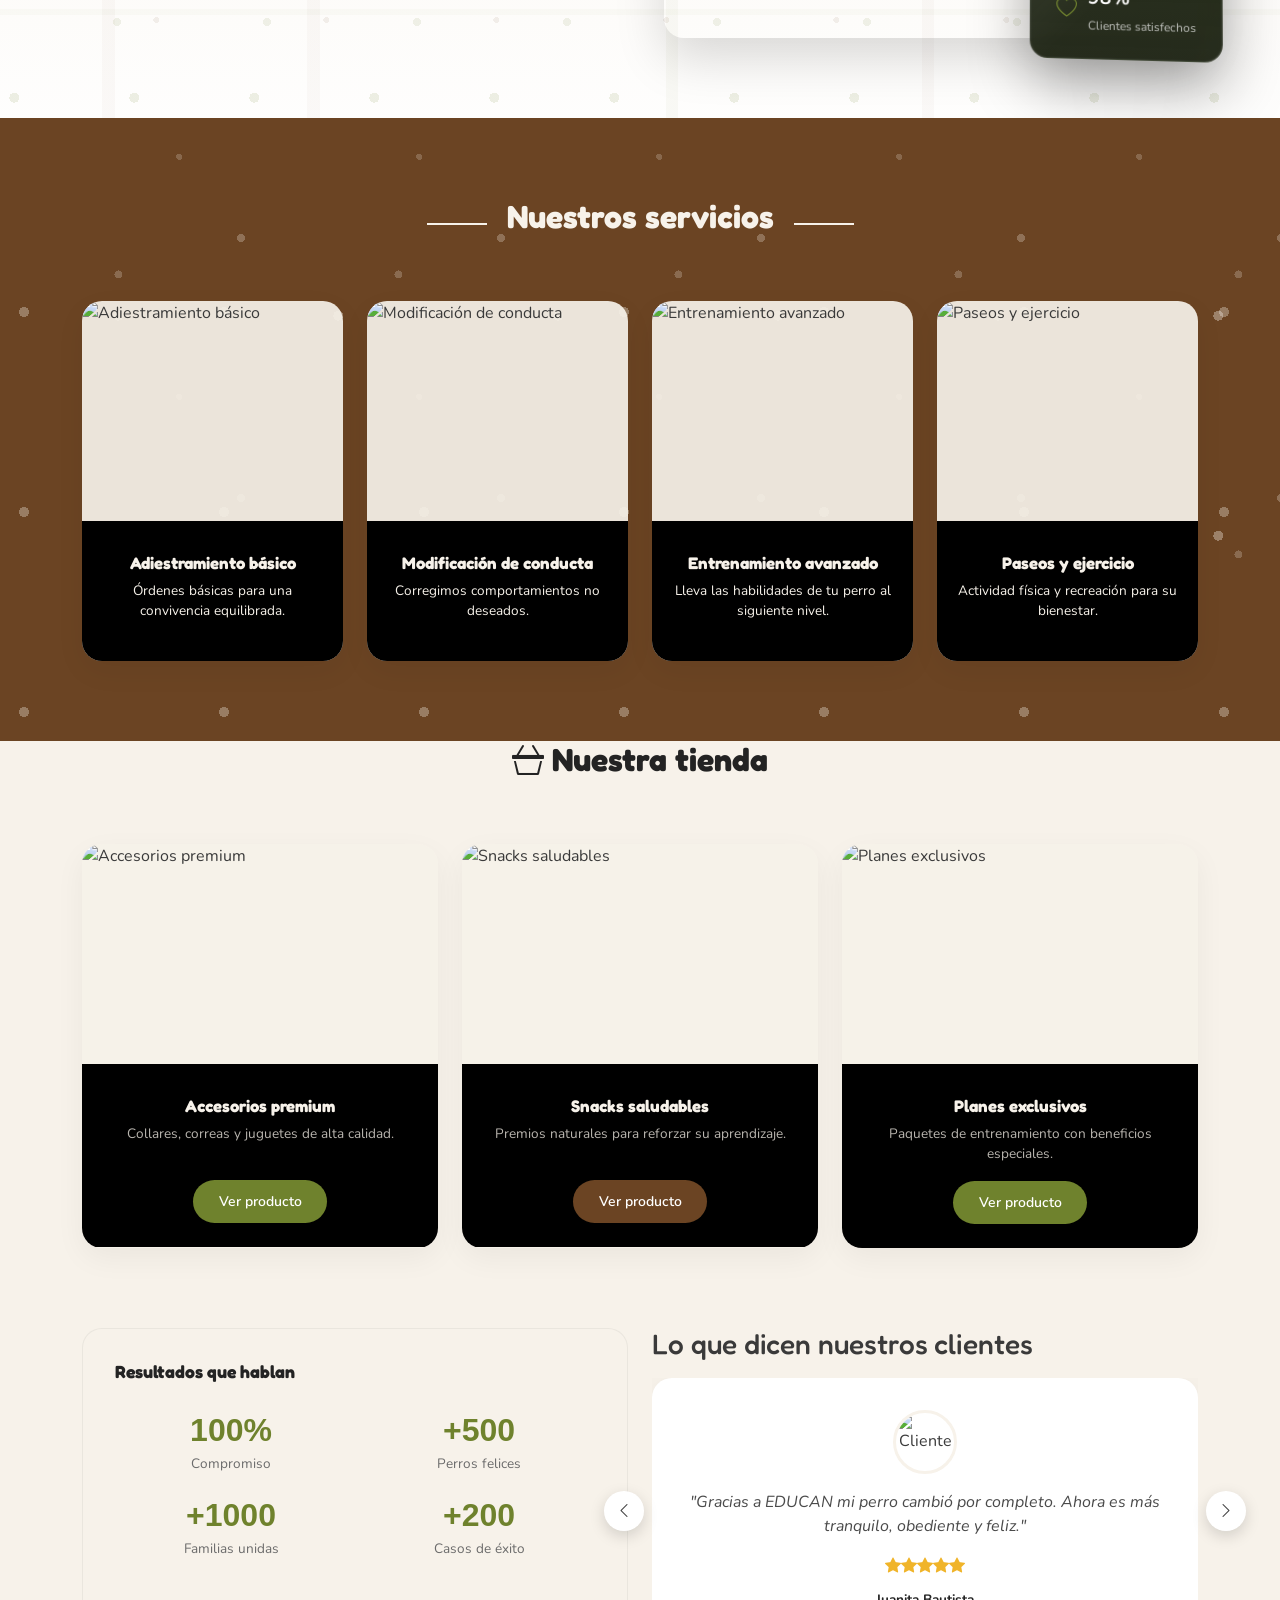
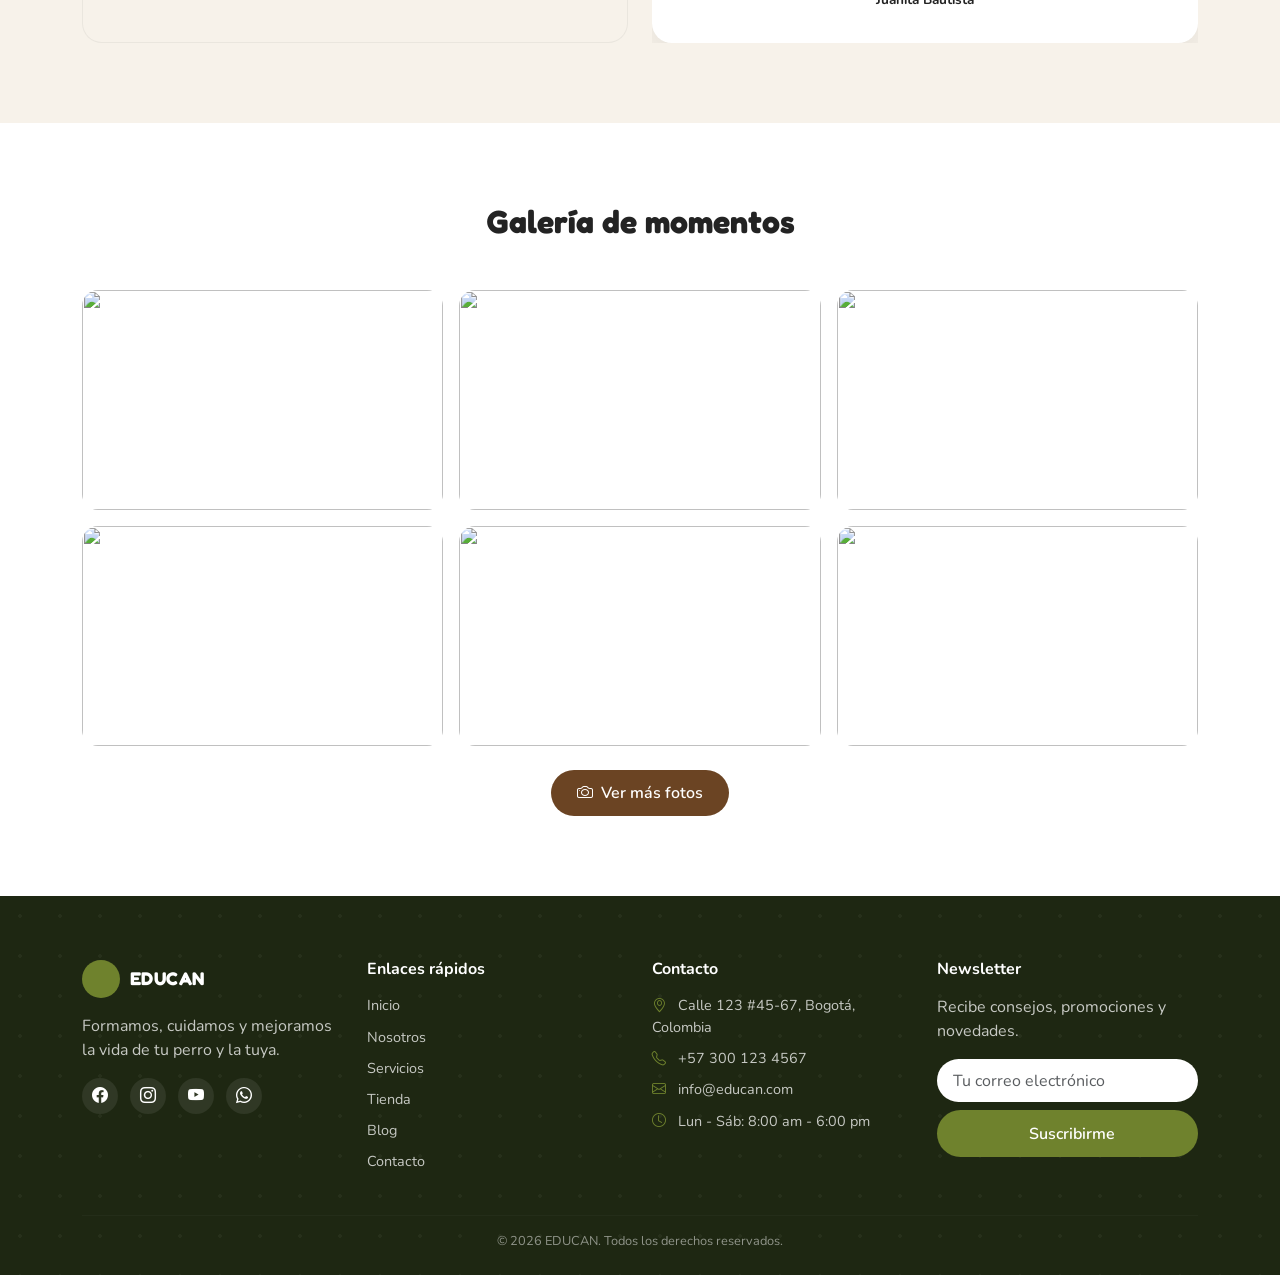
==== commit da8a9980: "Add files via upload" ====
--- a/index.html
+++ b/index.html
@@ -7,7 +7,7 @@
 
 <link rel="preconnect" href="https://fonts.googleapis.com">
 <link rel="preconnect" href="https://fonts.gstatic.com" crossorigin>
-<link href="https://fonts.googleapis.com/css2?family=Poppins:wght@500;600;700;800&family=Open+Sans:wght@400;500;600&display=swap" rel="stylesheet">
+<link href="https://fonts.googleapis.com/css2?family=Fredoka:wght@400;500;600;700&family=Nunito:wght@400;500;600;700;800&display=swap" rel="stylesheet">
 
 <link href="https://cdn.jsdelivr.net/npm/bootstrap@5.3.3/dist/css/bootstrap.min.css" rel="stylesheet">
 <link rel="stylesheet" href="https://cdn.jsdelivr.net/npm/bootstrap-icons@1.11.3/font/bootstrap-icons.css">
@@ -48,16 +48,17 @@
 <!-- ============ HERO ============ -->
 <header id="inicio" class="hero d-flex align-items-center">
   <div class="hero-overlay"></div>
+  <div class="hero-particles" aria-hidden="true"></div>
   <div class="container position-relative">
     <div class="row align-items-center">
-      <div class="col-lg-7">
+      <div class="col-lg-7 hero-copy">
         <h1 class="hero-title">
           Donde la<br>
           <span class="text-accent">obediencia y la diversión</span><br>
           se encuentran
         </h1>
         <p id="heroPhrase" class="hero-sub"><span id="heroPhraseText">Programas de entrenamiento personalizados para una convivencia armónica y feliz.</span><span class="typing-cursor"></span></p>
-        <div class="d-flex flex-wrap gap-3 mt-4">
+        <div class="d-flex flex-wrap gap-3 mt-4 hero-actions">
           <a href="#contacto" class="btn btn-primary-educan btn-lg">
             <i class="bi bi-calendar-check me-2"></i>Agendar entrenamiento
           </a>
@@ -122,6 +123,7 @@
       <div class="col-lg-6">
         <div class="about-image-wrap">
           <img src="https://images.unsplash.com/photo-1601758228041-f3b2795255f1?w=900&q=80" class="about-img" alt="Perro chocando la pata con su dueño">
+          <img src="https://images.unsplash.com/photo-1588943211346-0908a1fb0b01?q=80&w=735&auto=format&fit=crop&ixlib=rb-4.1.0&ixid=M3wxMjA3fDB8MHxwaG90by1wYWdlfHx8fGVufDB8fHx8fA%3D%3D" class="about-img about-img-hover" alt="Perro sonriente con su entrenador">
           <div class="stats-card">
             <div class="stat-item">
               <i class="bi bi-award"></i>
@@ -262,7 +264,7 @@
   <div class="container">
     <div class="row g-4">
       <div class="col-lg-6">
-        <div class="results-card h-100">
+        <div class="results-card h-100 reveal">
           <h3><i class="bi bi-paw-fill"></i> Resultados que hablan</h3>
           <div class="row text-center g-3 mt-2">
             <div class="col-6">
--- a/styles.css
+++ b/styles.css
@@ -12,14 +12,14 @@
 *{box-sizing:border-box;}
 
 body{
-  font-family:'Open Sans', sans-serif;
+  font-family:'Nunito', sans-serif;
   color:var(--gray-dark);
   background:var(--beige);
   overflow-x:hidden;
 }
 
 h1,h2,h3,h4,.brand-name,.navbar-brand{
-  font-family:'Poppins', sans-serif;
+  font-family:'Fredoka', sans-serif;
 }
 
 /* ============ NAVBAR ============ */
@@ -89,24 +89,72 @@
 /* ============ HERO ============ */
 .hero{
   min-height:100vh;
-  background:url('https://images.unsplash.com/photo-1548199973-03cce0bbc87b?w=1600&q=80') center/cover no-repeat;
   position:relative;
   padding-top:100px;
+  overflow:hidden;
+  isolation:isolate;
+  background:linear-gradient(90deg, rgba(10,14,5,.75) 20%, rgba(10,14,5,.25) 70%);
+}
+.hero::before{
+  content:'';
+  position:absolute;
+  inset:-6%;
+  background:url('https://images.unsplash.com/photo-1548199973-03cce0bbc87b?w=1600&q=80') center 34% / cover no-repeat;
+  transform:translateY(var(--hero-parallax, 0px)) scale(1.03);
+  will-change:transform;
+  z-index:-2;
+  filter:brightness(.82) saturate(1.05);
 }
 .hero-overlay{
   position:absolute;inset:0;
-  background:linear-gradient(90deg, rgba(10,14,5,.75) 20%, rgba(10,14,5,.25) 70%);
+  background:linear-gradient(90deg, rgba(10,14,5,.78) 20%, rgba(10,14,5,.35) 70%);
+  z-index:-1;
+}
+.hero-particles{
+  position:absolute;
+  inset:0;
+  pointer-events:none;
+  overflow:hidden;
+  z-index:0;
+}
+.hero-particle{
+  position:absolute;
+  width:6px;
+  height:6px;
+  border-radius:50%;
+  background:rgba(255,255,255,.7);
+  box-shadow:0 0 12px rgba(255,255,255,.7), 0 0 22px rgba(247,242,234,.65);
+  opacity:.16;
+  animation:floatParticle 10s ease-in-out infinite;
+}
+@keyframes floatParticle {
+  0%,100%{transform:translate3d(0,0,0) scale(1);} 
+  50%{transform:translate3d(12px,-16px,0) scale(1.25);} 
+}
+.hero-copy{
+  position:relative;
+  z-index:1;
+  transform:translateY(0);
+  opacity:0;
+  filter:blur(0);
+  transition:opacity .18s linear, transform .18s linear, filter .18s linear;
+  animation:heroCopyIn 1.1s cubic-bezier(.2,.85,.2,1) forwards;
+}
+@keyframes heroCopyIn {
+  from{opacity:0;transform:translateY(20px);} 
+  to{opacity:1;transform:translateY(0);} 
 }
 .hero-title{
   color:#fff;font-weight:700;
   font-size:clamp(2.2rem, 5vw, 3.4rem);
   line-height:1.15;
+  margin-bottom:0;
 }
 .text-accent{color:var(--olive);}
 .hero-sub{
   color:rgba(255,255,255,.85);
   font-size:1.1rem;
-  max-width:480px;
+  max-width:520px;
   margin-top:1rem;
   position:relative;
 }
@@ -119,34 +167,113 @@
   animation:blinkCursor 500ms steps(1) infinite;
   vertical-align:bottom;
 }
+.hero-actions .btn{
+  opacity:0;
+  transform:translateY(26px);
+  animation:buttonsEnter .78s ease forwards;
+}
+.hero-actions .btn:nth-child(1){animation-delay:.35s;}
+.hero-actions .btn:nth-child(2){animation-delay:.5s;}
+@keyframes buttonsEnter {
+  from{opacity:0;transform:translateY(26px);} 
+  to{opacity:1;transform:translateY(0);} 
+}
 @keyframes blinkCursor{
   0%, 40%{opacity:1;}
   41%, 100%{opacity:0;}
 }
 
+/* ============ REVEAL ON SCROLL BENEFITS ============ */
+.benefits-wrap{
+  opacity:0;
+  transform:translateY(34px);
+  transition:opacity .7s ease, transform .7s ease;
+  will-change:opacity, transform;
+}
+.benefits-wrap .benefit-card{
+  opacity:0;
+  transform:translateY(40px) scale(.98);
+  transition:opacity .65s ease, transform .65s ease, box-shadow .35s ease;
+  will-change:transform, opacity;
+}
+.benefits-wrap.is-visible{
+  opacity:1;
+  transform:translateY(0);
+}
+.benefits-wrap.is-visible .benefit-card{
+  opacity:1;
+  transform:translateY(0) scale(1);
+}
+.benefits-wrap.is-visible .benefit-card:nth-child(1){transition-delay:.05s;}
+.benefits-wrap.is-visible .benefit-card:nth-child(2){transition-delay:.15s;}
+.benefits-wrap.is-visible .benefit-card:nth-child(3){transition-delay:.25s;}
+.benefits-wrap.is-visible .benefit-card:nth-child(4){transition-delay:.35s;}
+
 /* ============ BENEFICIOS ============ */
 .benefits-wrap{margin-top:-70px;position:relative;z-index:5;}
 .benefit-card{
-  background:rgba(255,255,255,.75);
+  background:linear-gradient(180deg, rgba(255,255,255,.72), rgba(247,242,234,.48));
+  border:1px solid rgba(111,130,45,.15);
   border-radius:var(--radius);
   padding:1.8rem 1.2rem;text-align:center;height:100%;
   box-shadow:0 15px 40px rgba(0,0,0,.08);
-  backdrop-filter:blur(10px);
-  -webkit-backdrop-filter:blur(10px);
-  transition:.3s;
-}
-.benefit-card:hover{transform:translateY(-6px);box-shadow:0 20px 45px rgba(0,0,0,.12);}
+  backdrop-filter:blur(16px) saturate(1.15);
+  -webkit-backdrop-filter:blur(16px) saturate(1.15);
+  transition:transform .35s ease, box-shadow .35s ease, background .35s ease, border-color .35s ease;
+  position:relative;
+  overflow:hidden;
+}
+.benefit-card::before{
+  content:'';
+  position:absolute;
+  inset:0;
+  background:linear-gradient(135deg, rgba(255,255,255,.35), transparent 62%);
+  pointer-events:none;
+}
+.benefit-card:hover{
+  transform:translateY(-10px) scale(1.03);
+  box-shadow:0 28px 65px rgba(0,0,0,.18);
+  background:linear-gradient(180deg, rgba(255,255,255,.88), rgba(247,242,234,.68));
+  border-color:rgba(111,130,45,.38);
+}
 .benefit-icon{
   width:56px;height:56px;border-radius:50%;
   background:var(--olive);color:#fff;
   display:flex;align-items:center;justify-content:center;
   font-size:1.4rem;margin:0 auto 1rem;
-}
-.benefit-card h3{font-size:1.05rem;font-weight:700;margin-bottom:.5rem;}
-.benefit-card p{font-size:.88rem;color:#6b6b6b;margin:0;}
+  box-shadow:0 10px 24px rgba(111,130,45,.35);
+  transition:transform .35s ease, background .35s ease, box-shadow .35s ease;
+}
+.benefit-card:hover .benefit-icon{
+  transform:scale(1.08) rotate(4deg);
+  background:var(--olive-dark);
+  box-shadow:0 12px 28px rgba(92,107,30,.45);
+}
+.benefit-card h3{font-size:1.05rem;font-weight:700;margin-bottom:.5rem;position:relative;z-index:1;}
+.benefit-card p{font-size:.88rem;color:#6b6b6b;margin:0;position:relative;z-index:1;}
 
 /* ============ SOBRE EDUCAN ============ */
-.about-section{padding:7rem 0 5rem;}
+.about-section{
+  padding:7rem 0 5rem;
+  position:relative;
+  overflow:hidden;
+  background:
+    radial-gradient(circle at 12% 18%, rgba(111,130,45,.12) 0 5px, transparent 5px),
+    radial-gradient(circle at 78% 64%, rgba(111,130,45,.10) 0 4px, transparent 4px),
+    radial-gradient(circle at 92% 20%, rgba(107,68,35,.08) 0 3px, transparent 3px),
+    linear-gradient(180deg, rgba(247,242,234,.65), rgba(255,255,255,.9));
+  background-size:120px 120px, 150px 150px, 170px 170px, auto;
+}
+.about-section::before{
+  content:'';
+  position:absolute;
+  inset:0;
+  background:
+    linear-gradient(90deg, transparent 0 8%, rgba(107,68,35,.05) 8% 9%, transparent 9% 24%, rgba(107,68,35,.05) 24% 25%, transparent 25% 52%, rgba(111,130,45,.06) 52% 53%, transparent 53% 72%, rgba(107,68,35,.05) 72% 73%, transparent 73% 100%),
+    linear-gradient(0deg, transparent 0 16%, rgba(111,130,45,.05) 16% 17%, transparent 17% 42%, rgba(107,68,35,.05) 42% 43%, transparent 43% 68%, rgba(111,130,45,.05) 68% 69%, transparent 69% 100%);
+  opacity:.6;
+  pointer-events:none;
+}
 .kicker{
   color:var(--olive);font-weight:700;letter-spacing:1px;
   text-transform:uppercase;font-size:.85rem;
@@ -158,34 +285,64 @@
   overflow:visible;
   border-radius:var(--radius);
   perspective:1200px;
+  min-height:450px;
 }
 .about-img{
+  position:absolute;
+  inset:0;
   width:100%;
-  height:450px;
+  height:100%;
   object-fit:cover;
   border-radius:var(--radius);
   box-shadow:0 20px 50px rgba(0,0,0,.15);
+  transition:opacity .45s ease, transform .45s ease, filter .45s ease;
+}
+.about-img-hover{
+  opacity:0;
+  transform:scale(1.04);
+  filter:saturate(1.15) contrast(1.04);
+}
+.about-image-wrap:hover .about-img{
+  opacity:0;
+  transform:scale(1.04);
+}
+.about-image-wrap:hover .about-img-hover{
+  opacity:1;
+  transform:scale(1);
 }
 .stats-card{
   position:absolute;
-  right:-15px;
-  bottom:-30px;
-  background:var(--navy-dark);
+  right:-25px;
+  bottom:-25px;
+  z-index:4;
+  background:linear-gradient(180deg, rgba(30,39,18,.96), rgba(20,26,10,.92));
   color:#fff;
+  border:1px solid rgba(255,255,255,.12);
   border-radius:18px;
   padding:1.4rem 1.6rem;
   display:flex;
   flex-direction:column;
   gap:.9rem;
-  box-shadow:0 25px 60px rgba(0,0,0,.35);
+  box-shadow:0 25px 60px rgba(0,0,0,.35), 0 0 0 1px rgba(255,255,255,.03) inset;
+  backdrop-filter:blur(10px);
+  -webkit-backdrop-filter:blur(10px);
   max-width:240px;
   transform: rotateY(-8deg) rotateX(3deg) translateZ(0);
   transform-origin: bottom right;
-  transition:transform .3s ease, box-shadow .3s ease;
+  transition:transform .3s ease, box-shadow .3s ease, border-color .3s ease;
+}
+.stats-card::before{
+  content:'';
+  position:absolute;
+  inset:0;
+  border-radius:inherit;
+  background:linear-gradient(135deg, rgba(255,255,255,.12), transparent 58%);
+  pointer-events:none;
 }
 .stats-card:hover{
   transform: translateY(-5px) rotateY(-8deg) rotateX(3deg) scale(1.02);
-  box-shadow:0 30px 70px rgba(0,0,0,.4);
+  box-shadow:0 30px 70px rgba(0,0,0,.45);
+  border-color:rgba(111,130,45,.45);
 }
 .stat-item{display:flex;align-items:center;gap:.7rem;}
 .stat-item i{color:var(--olive);font-size:1.3rem;}
@@ -193,18 +350,65 @@
 .stat-item span{font-size:.75rem;color:rgba(255,255,255,.7);}
 
 /* ============ SERVICIOS ============ */
-.services-section{padding:5rem 0;background:#fff;}
+.services-section{
+  padding:5rem 0;
+  position:relative;
+  overflow:hidden;
+  background:var(--brown);
+}
+.services-section::before{
+  content:'';
+  position:absolute;
+  inset:-10%;
+  background:
+    radial-gradient(circle at 12% 18%, rgba(247,242,234,.38) 0 5px, transparent 5px),
+    radial-gradient(circle at 42% 70%, rgba(247,242,234,.28) 0 4px, transparent 4px),
+    radial-gradient(circle at 76% 28%, rgba(247,242,234,.34) 0 5px, transparent 5px),
+    radial-gradient(circle at 88% 78%, rgba(247,242,234,.24) 0 4px, transparent 4px),
+    radial-gradient(circle at 28% 42%, rgba(247,242,234,.22) 0 3px, transparent 3px);
+  background-size:220px 220px, 260px 260px, 200px 200px, 280px 280px, 240px 240px;
+  animation:servicesDotsMove 9s ease-in-out infinite alternate;
+  opacity:.95;
+  pointer-events:none;
+}
+@keyframes servicesDotsMove {
+  0% { transform:translate3d(-30px, -18px, 0) scale(1); }
+  50% { transform:translate3d(24px, 18px, 0) scale(1.08); }
+  100% { transform:translate3d(-16px, 26px, 0) scale(1.04); }
+}
 .section-heading .line{
-  display:inline-block;width:60px;height:2px;background:var(--olive);
+  display:inline-block;width:60px;height:2px;background:var(--beige);
   vertical-align:middle;
 }
+.services-section .section-title,
+.services-section h3,
+.services-section p,
+.services-section .service-body p,
+.services-section .service-hover p,
+.services-section .service-hover span{
+  color:var(--beige);
+}
 .service-card{
-  background:var(--beige);border-radius:var(--radius);
+  --spot-x:50%;
+  --spot-y:50%;
+  background:rgba(247,242,234,.92);border-radius:var(--radius);
   overflow:hidden;height:100%;position:relative;
   box-shadow:0 10px 30px rgba(0,0,0,.05);
   transition:transform .3s ease, box-shadow .3s ease;
 }
 .service-card:hover{transform:translateY(-8px);box-shadow:0 24px 50px rgba(0,0,0,.18);}
+.service-card::after{
+  content:'';
+  position:absolute;
+  inset:0;
+  background:radial-gradient(circle at var(--spot-x) var(--spot-y), rgba(255,255,255,.18), transparent 18%);
+  pointer-events:none;
+  opacity:0;
+  transition:opacity .25s ease;
+}
+.service-card:hover::after{
+  opacity:1;
+}
 .service-img{
   width:100%;
   height:220px;
@@ -215,8 +419,8 @@
   transition:filter .3s ease, transform .3s ease;
 }
 .service-card:hover .service-img{
-  filter:blur(2px) brightness(.65);
-  transform:scale(1.03);
+  filter:blur(5px) brightness(.45) saturate(.85);
+  transform:scale(1.05);
 }
 .service-hover{
   position:absolute;inset:0;
@@ -225,35 +429,44 @@
   justify-content:center;
   align-items:center;
   padding:2rem 1rem;
-  background:rgba(107,68,35,.85);
+  background:rgba(107,68,35,.78);
   color:#ffffff;
-  text-shadow:0 0 8px rgba(255,255,255,.8);
+  text-shadow:0 0 12px rgba(255,255,255,.9), 0 2px 12px rgba(0,0,0,.25);
   opacity:0;
   transform:translateY(10px);
-  transition:opacity .3s ease, transform .3s ease;
+  transition:opacity .3s ease, transform .3s ease, background .3s ease;
   text-align:center;
   pointer-events:none;
+  -webkit-mask-image:radial-gradient(circle at var(--spot-x) var(--spot-y), #000 0 125px, transparent 160px);
+  mask-image:radial-gradient(circle at var(--spot-x) var(--spot-y), #000 0 125px, transparent 160px);
 }
 .service-card:hover .service-hover{
   opacity:1;
   transform:translateY(0);
+  background:rgba(107,68,35,.86);
 }
 .service-hover p{
   font-size:.95rem;
   line-height:1.6;
   margin:0 0 1rem;
   color:#ffffff;
+  font-weight:800;
 }
 .service-hover span{
   display:inline-flex;
   gap:.35rem;
   align-items:center;
   font-size:.85rem;
-  color:rgba(255,255,255,.9);
-}
-.service-body{padding:2rem 1.2rem 1.5rem;text-align:center;}
-.service-body h3{font-size:1.05rem;font-weight:700;margin-bottom:.5rem;}
-.service-body p{font-size:.85rem;color:#6b6b6b;margin-bottom:1rem;min-height:40px;}
+  color:#ffffff;
+  font-weight:700;
+}
+.service-body{
+  padding:2rem 1.2rem 1.5rem;
+  text-align:center;
+  background:#000;
+}
+.service-body h3{font-size:1.05rem;font-weight:700;margin-bottom:.5rem;color:#f7f2ea;}
+.service-body p{font-size:.85rem;color:rgba(247,242,234,.75);margin-bottom:1rem;min-height:40px;}
 
 /* ============ RESULTADOS + TESTIMONIOS ============ */
 .results-section{padding:5rem 0;}
